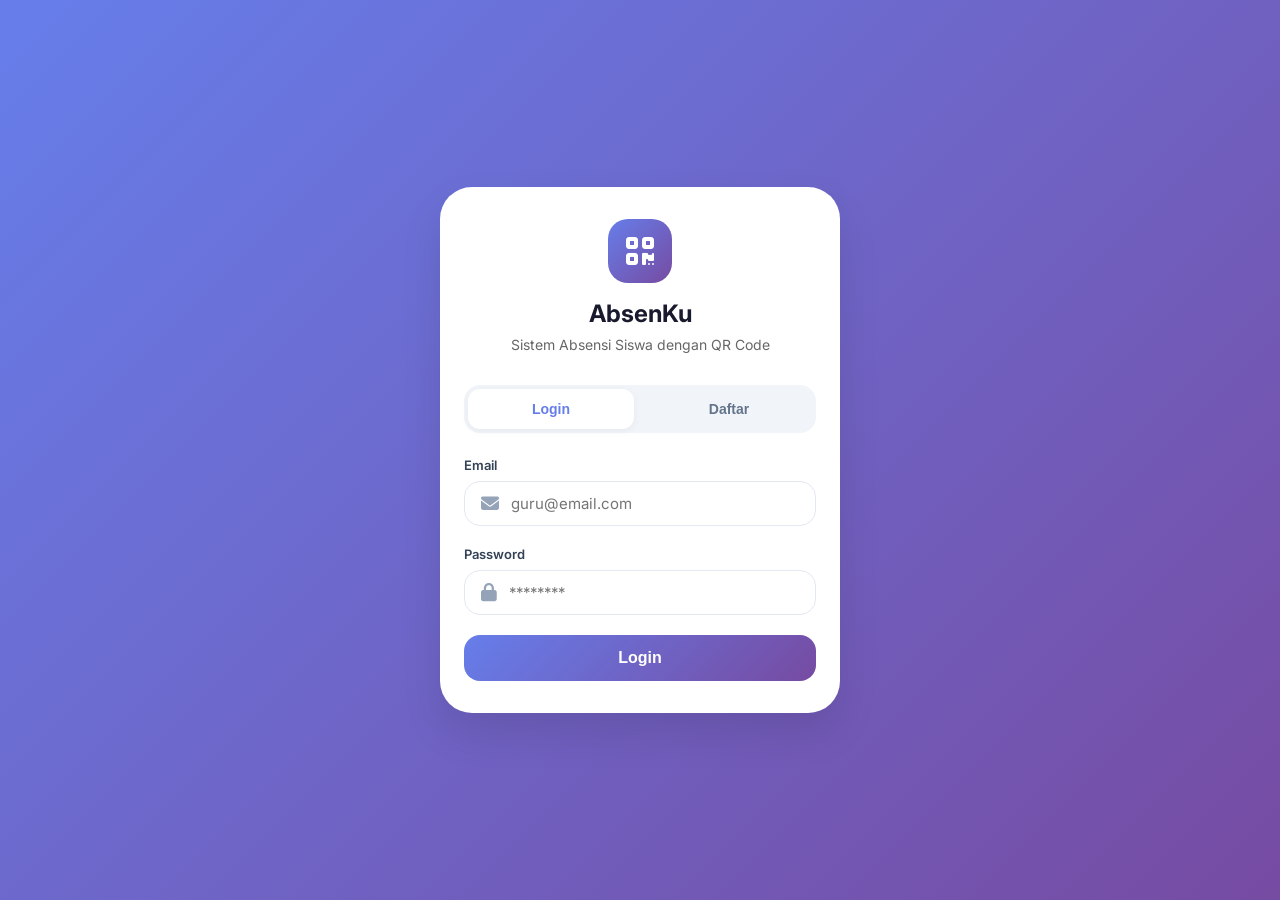
==== index.html @ 5928f3a8 "Add files via upload" ====
<!DOCTYPE html>
<html lang="id">
<head>
    <meta charset="UTF-8">
    <meta name="viewport" content="width=device-width, initial-scale=1.0">
    <title>AbsenKu - Login Guru</title>
    <link rel="stylesheet" href="https://cdnjs.cloudflare.com/ajax/libs/font-awesome/6.4.0/css/all.min.css">
    <link href="https://fonts.googleapis.com/css2?family=Inter:wght@300;400;500;600;700;800&display=swap" rel="stylesheet">
    <style>
        /* style sama seperti sebelumnya */
        * { margin:0; padding:0; box-sizing:border-box; }
        body {
            font-family: 'Inter', sans-serif;
            background: linear-gradient(135deg, #667eea 0%, #764ba2 100%);
            min-height: 100vh;
            display: flex;
            align-items: center;
            justify-content: center;
            padding: 20px;
        }
        .container { width:100%; max-width:400px; }
        .card {
            background: white;
            border-radius: 32px;
            padding: 32px 24px;
            box-shadow: 0 20px 40px rgba(0,0,0,0.1);
        }
        .logo { text-align:center; margin-bottom:32px; }
        .logo-icon {
            width:64px; height:64px;
            background: linear-gradient(135deg, #667eea, #764ba2);
            border-radius:20px;
            display:flex; align-items:center; justify-content:center;
            margin:0 auto 16px;
        }
        .logo-icon i { font-size:32px; color:white; }
        h1 { font-size:24px; font-weight:700; color:#1a1a2e; text-align:center; }
        .subtitle { text-align:center; color:#666; font-size:14px; margin-top:8px; }
        .tab-buttons {
            display:flex; gap:12px; margin:24px 0;
            background:#f1f5f9; border-radius:16px; padding:4px;
        }
        .tab-btn {
            flex:1; padding:12px; border:none; background:transparent;
            font-size:14px; font-weight:600; border-radius:12px; cursor:pointer;
            color:#64748b; transition:all 0.3s;
        }
        .tab-btn.active { background:white; color:#667eea; box-shadow:0 2px 8px rgba(0,0,0,0.05); }
        .form-group { margin-bottom:20px; }
        label { display:block; font-size:13px; font-weight:600; color:#334155; margin-bottom:8px; }
        .input-group {
            display:flex; align-items:center; border:1px solid #e2e8f0;
            border-radius:16px; padding:12px 16px; transition:all 0.3s;
        }
        .input-group:focus-within { border-color:#667eea; box-shadow:0 0 0 3px rgba(102,126,234,0.1); }
        .input-group i { color:#94a3b8; margin-right:12px; font-size:18px; }
        input { flex:1; border:none; outline:none; font-size:15px; font-family:'Inter',sans-serif; }
        .btn {
            width:100%; padding:14px; border:none; border-radius:16px;
            font-size:16px; font-weight:600; cursor:pointer; transition:all 0.3s;
        }
        .btn-primary { background:linear-gradient(135deg, #667eea, #764ba2); color:white; }
        .btn-primary:hover { transform:translateY(-2px); box-shadow:0 8px 20px rgba(102,126,234,0.3); }
        .message { margin-top:16px; padding:12px; border-radius:12px; font-size:13px; text-align:center; display:none; }
        .message.error { background:#fee2e2; color:#dc2626; display:block; }
        .message.success { background:#dcfce7; color:#16a34a; display:block; }
        .package-info { background:#f8fafc; border-radius:16px; padding:16px; margin:20px 0; }
        .package-title { font-weight:700; font-size:14px; margin-bottom:12px; color:#1e293b; }
        .package-options { display:flex; gap:8px; flex-wrap:wrap; }
        .package-option {
            flex:1; padding:8px; border:1px solid #e2e8f0; border-radius:12px;
            text-align:center; cursor:pointer; transition:all 0.2s;
        }
        .package-option.selected { border-color:#667eea; background:#f0f4ff; }
        .package-price { font-weight:700; color:#667eea; }
        .package-desc { font-size:10px; color:#64748b; }
        .hidden { display:none; }
        .wa-link {
            display:inline-block; background:#25D366; color:white; padding:12px 20px;
            border-radius:16px; text-decoration:none; font-weight:600; font-size:14px;
            margin-top:16px; text-align:center; width:100%;
        }
    </style>
</head>
<body>
<div class="container">
    <div class="card">
        <div class="logo">
            <div class="logo-icon"><i class="fas fa-qrcode"></i></div>
            <h1>AbsenKu</h1>
            <p class="subtitle">Sistem Absensi Siswa dengan QR Code</p>
        </div>
        <div class="tab-buttons">
            <button class="tab-btn active" onclick="switchTab('login')">Login</button>
            <button class="tab-btn" onclick="switchTab('register')">Daftar</button>
        </div>
        <!-- Login -->
        <div id="loginForm">
            <div class="form-group">
                <label>Email</label>
                <div class="input-group"><i class="fas fa-envelope"></i><input type="email" id="loginEmail" placeholder="guru@email.com"></div>
            </div>
            <div class="form-group">
                <label>Password</label>
                <div class="input-group"><i class="fas fa-lock"></i><input type="password" id="loginPassword" placeholder="********"></div>
            </div>
            <button class="btn btn-primary" onclick="handleLogin()">Login</button>
        </div>
        <!-- Register -->
        <div id="registerForm" class="hidden">
            <div class="form-group"><label>Nama Lengkap</label><div class="input-group"><i class="fas fa-user"></i><input type="text" id="regName"></div></div>
            <div class="form-group"><label>Email</label><div class="input-group"><i class="fas fa-envelope"></i><input type="email" id="regEmail"></div></div>
            <div class="form-group"><label>Password</label><div class="input-group"><i class="fas fa-lock"></i><input type="password" id="regPassword"></div></div>
            <div class="form-group"><label>Nomor WhatsApp</label><div class="input-group"><i class="fab fa-whatsapp"></i><input type="tel" id="regWhatsapp" placeholder="6281234567890"></div></div>
            <div class="package-info">
                <div class="package-title">Pilih Paket</div>
                <div class="package-options">
                    <div class="package-option" data-price="10000" data-duration="bulan" onclick="selectPackage(this)"><div class="package-price">Rp 10.000</div><div class="package-desc">1 Bulan</div></div>
                    <div class="package-option" data-price="50000" data-duration="semester" onclick="selectPackage(this)"><div class="package-price">Rp 50.000</div><div class="package-desc">1 Semester</div></div>
                    <div class="package-option" data-price="90000" data-duration="tahun" onclick="selectPackage(this)"><div class="package-price">Rp 90.000</div><div class="package-desc">1 Tahun</div></div>
                </div>
            </div>
            <button class="btn btn-primary" onclick="handleRegister()">Daftar & Kirim ke Admin</button>
        </div>
        <div id="message" class="message"></div>
    </div>
</div>

<script>
    const SCRIPT_URL = 'https://script.google.com/macros/s/AKfycbzVDA3Yhmne_ppKXNdTG4f_nkrITglnZL-OFStW5AjWjeUHQ_Tq9Qgk13JnrACL2yNiVQ/exec'; // GANTI DENGAN URL DEPLOY ANDA
    let selectedPackage = { price: 10000, duration: 'bulan' };

    function showMessage(msg, type) {
        const div = document.getElementById('message');
        div.textContent = msg;
        div.className = `message ${type}`;
        setTimeout(() => div.style.display = 'none', 5000);
    }

    function switchTab(tab) {
        const login = document.getElementById('loginForm');
        const reg = document.getElementById('registerForm');
        const btns = document.querySelectorAll('.tab-btn');
        btns.forEach(btn => btn.classList.remove('active'));
        if (tab === 'login') {
            login.classList.remove('hidden');
            reg.classList.add('hidden');
            btns[0].classList.add('active');
        } else {
            login.classList.add('hidden');
            reg.classList.remove('hidden');
            btns[1].classList.add('active');
        }
        document.getElementById('message').className = 'message';
    }

    function selectPackage(el) {
        document.querySelectorAll('.package-option').forEach(opt => opt.classList.remove('selected'));
        el.classList.add('selected');
        selectedPackage = { price: parseInt(el.dataset.price), duration: el.dataset.duration };
    }

    async function handleLogin() {
        const email = document.getElementById('loginEmail').value;
        const password = document.getElementById('loginPassword').value;
        if (!email || !password) return showMessage('Isi semua field', 'error');
        const btn = event.target;
        btn.disabled = true; btn.textContent = 'Loading...';
        try {
            const res = await fetch(SCRIPT_URL, {
                method: 'POST',
                body: JSON.stringify({ action: 'login', email, password })
            });
            const json = await res.json();
            if (json.success) {
                localStorage.setItem('guruData', JSON.stringify(json.data));
                window.location.href = 'guru-dashboard.html';
            } else {
                showMessage(json.message, 'error');
            }
        } catch (err) { showMessage('Gagal koneksi', 'error'); }
        finally { btn.disabled = false; btn.textContent = 'Login'; }
    }

    async function handleRegister() {
        const name = document.getElementById('regName').value;
        const email = document.getElementById('regEmail').value;
        const password = document.getElementById('regPassword').value;
        const whatsapp = document.getElementById('regWhatsapp').value;
        if (!name || !email || !password || !whatsapp) return showMessage('Semua field harus diisi', 'error');
        if (password.length < 6) return showMessage('Password min 6 karakter', 'error');
        const btn = event.target;
        btn.disabled = true; btn.textContent = 'Mendaftar...';
        try {
            const res = await fetch(SCRIPT_URL, {
                method: 'POST',
                body: JSON.stringify({
                    action: 'register',
                    name, email, password, whatsapp,
                    paket: selectedPackage.duration,
                    harga: selectedPackage.price
                })
            });
            const json = await res.json();
            if (json.success) {
                showMessage('Pendaftaran berhasil! Silakan hubungi admin untuk aktivasi.', 'success');
                const waMsg = `Halo Admin, saya ${name} ingin order WebApp Absensi dengan paket ${selectedPackage.duration}, harga Rp ${selectedPackage.price.toLocaleString()}. Email: ${email}`;
                const waLink = document.createElement('a');
                waLink.href = `https://wa.me/6289609745090?text=${encodeURIComponent(waMsg)}`;
                waLink.target = '_blank';
                waLink.className = 'wa-link';
                waLink.innerHTML = '<i class="fab fa-whatsapp"></i> Kirim Bukti Pembayaran ke Admin';
                document.getElementById('registerForm').appendChild(waLink);
            } else {
                showMessage(json.message, 'error');
            }
        } catch (err) { showMessage('Gagal koneksi', 'error'); }
        finally { btn.disabled = false; btn.textContent = 'Daftar & Kirim ke Admin'; }
    }

    document.querySelector('.package-option').classList.add('selected');
</script>
</body>
</html>
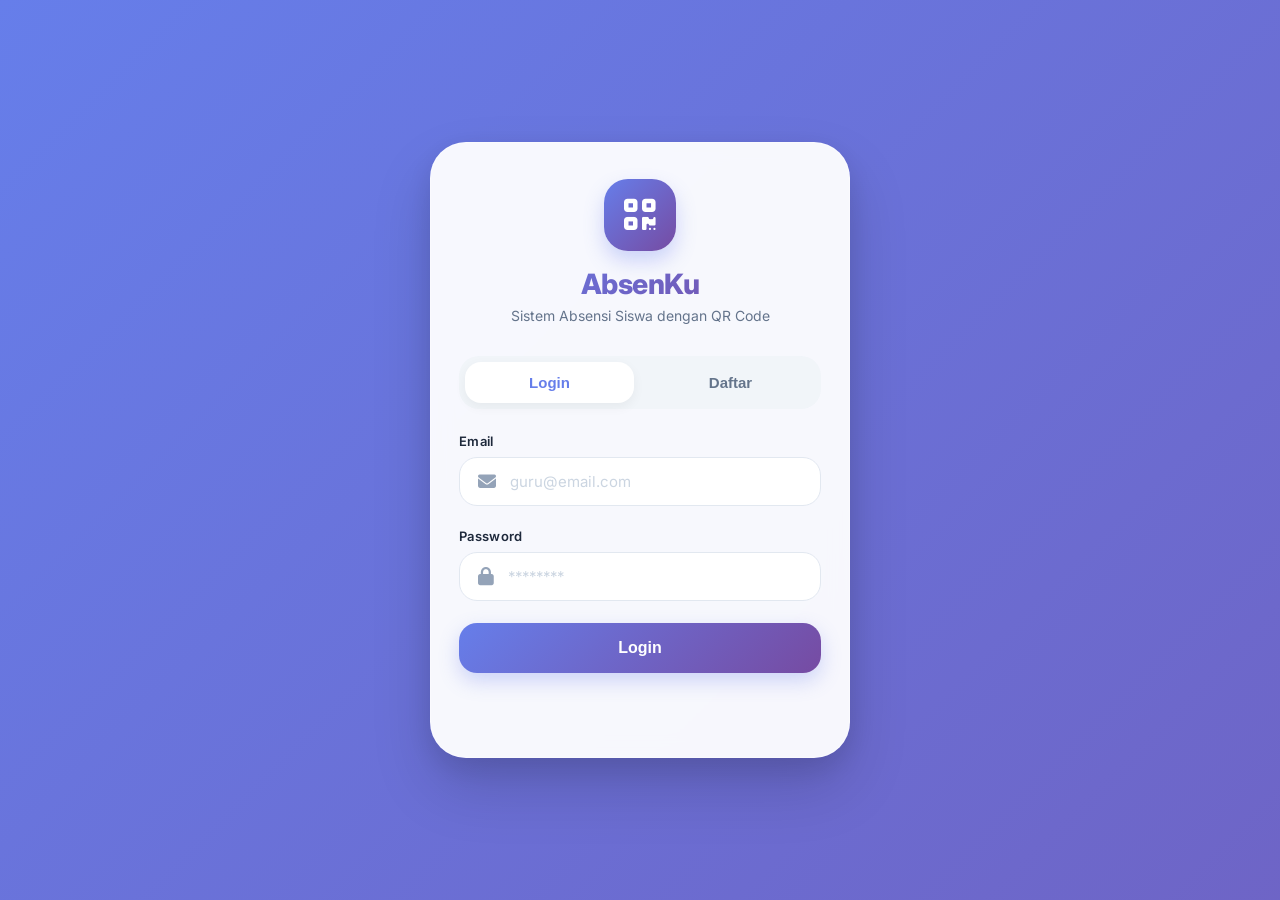
==== commit 02d38963: "Update index.html" ====
--- a/index.html
+++ b/index.html
@@ -7,78 +7,392 @@
     <link rel="stylesheet" href="https://cdnjs.cloudflare.com/ajax/libs/font-awesome/6.4.0/css/all.min.css">
     <link href="https://fonts.googleapis.com/css2?family=Inter:wght@300;400;500;600;700;800&display=swap" rel="stylesheet">
     <style>
-        /* style sama seperti sebelumnya */
-        * { margin:0; padding:0; box-sizing:border-box; }
+        * {
+            margin: 0;
+            padding: 0;
+            box-sizing: border-box;
+        }
+
         body {
             font-family: 'Inter', sans-serif;
-            background: linear-gradient(135deg, #667eea 0%, #764ba2 100%);
             min-height: 100vh;
             display: flex;
             align-items: center;
             justify-content: center;
             padding: 20px;
-        }
-        .container { width:100%; max-width:400px; }
+            background: linear-gradient(135deg, #667eea 0%, #764ba2 100%);
+            background-size: 200% 200%;
+            animation: gradientShift 8s ease infinite;
+        }
+
+        @keyframes gradientShift {
+            0% { background-position: 0% 50%; }
+            50% { background-position: 100% 50%; }
+            100% { background-position: 0% 50%; }
+        }
+
+        .container {
+            width: 100%;
+            max-width: 420px;
+        }
+
         .card {
+            background: rgba(255, 255, 255, 0.95);
+            backdrop-filter: blur(10px);
+            -webkit-backdrop-filter: blur(10px);
+            border-radius: 36px;
+            padding: 36px 28px;
+            box-shadow: 0 30px 60px rgba(0, 0, 0, 0.15), 0 10px 30px rgba(0, 0, 0, 0.1);
+            border: 1px solid rgba(255, 255, 255, 0.3);
+            transition: transform 0.3s ease, box-shadow 0.3s ease;
+        }
+
+        .card:hover {
+            box-shadow: 0 40px 80px rgba(0, 0, 0, 0.2), 0 15px 40px rgba(0, 0, 0, 0.15);
+            transform: translateY(-5px);
+        }
+
+        .logo {
+            text-align: center;
+            margin-bottom: 32px;
+        }
+
+        .logo-icon {
+            width: 72px;
+            height: 72px;
+            background: linear-gradient(135deg, #667eea, #764ba2);
+            border-radius: 24px;
+            display: flex;
+            align-items: center;
+            justify-content: center;
+            margin: 0 auto 16px;
+            box-shadow: 0 10px 20px rgba(102, 126, 234, 0.3);
+            transition: transform 0.3s ease;
+        }
+
+        .logo-icon:hover {
+            transform: scale(1.05);
+        }
+
+        .logo-icon i {
+            font-size: 36px;
+            color: white;
+        }
+
+        h1 {
+            font-size: 28px;
+            font-weight: 800;
+            background: linear-gradient(135deg, #667eea, #764ba2);
+            -webkit-background-clip: text;
+            -webkit-text-fill-color: transparent;
+            background-clip: text;
+            text-align: center;
+            letter-spacing: -0.5px;
+        }
+
+        .subtitle {
+            text-align: center;
+            color: #64748b;
+            font-size: 14px;
+            margin-top: 6px;
+            font-weight: 400;
+        }
+
+        .tab-buttons {
+            display: flex;
+            gap: 12px;
+            margin: 28px 0 24px;
+            background: #f1f5f9;
+            border-radius: 20px;
+            padding: 6px;
+            position: relative;
+        }
+
+        .tab-btn {
+            flex: 1;
+            padding: 12px;
+            border: none;
+            background: transparent;
+            font-size: 15px;
+            font-weight: 600;
+            border-radius: 16px;
+            cursor: pointer;
+            color: #64748b;
+            transition: all 0.3s cubic-bezier(0.4, 0, 0.2, 1);
+            position: relative;
+            z-index: 1;
+        }
+
+        .tab-btn.active {
             background: white;
-            border-radius: 32px;
-            padding: 32px 24px;
-            box-shadow: 0 20px 40px rgba(0,0,0,0.1);
-        }
-        .logo { text-align:center; margin-bottom:32px; }
-        .logo-icon {
-            width:64px; height:64px;
+            color: #667eea;
+            box-shadow: 0 4px 12px rgba(0, 0, 0, 0.05);
+        }
+
+        .tab-btn:hover:not(.active) {
+            color: #667eea;
+            background: rgba(255, 255, 255, 0.5);
+        }
+
+        .form-group {
+            margin-bottom: 22px;
+        }
+
+        label {
+            display: block;
+            font-size: 13px;
+            font-weight: 600;
+            color: #1e293b;
+            margin-bottom: 8px;
+            letter-spacing: 0.3px;
+        }
+
+        .input-group {
+            display: flex;
+            align-items: center;
+            border: 1.5px solid #e2e8f0;
+            border-radius: 18px;
+            padding: 14px 18px;
+            transition: all 0.25s ease;
+            background: white;
+        }
+
+        .input-group:focus-within {
+            border-color: #667eea;
+            box-shadow: 0 0 0 4px rgba(102, 126, 234, 0.1);
+            transform: scale(1.01);
+        }
+
+        .input-group i {
+            color: #94a3b8;
+            margin-right: 14px;
+            font-size: 18px;
+            transition: color 0.25s ease;
+        }
+
+        .input-group:focus-within i {
+            color: #667eea;
+        }
+
+        input {
+            flex: 1;
+            border: none;
+            outline: none;
+            font-size: 15px;
+            font-family: 'Inter', sans-serif;
+            font-weight: 500;
+            background: transparent;
+        }
+
+        input::placeholder {
+            color: #cbd5e1;
+            font-weight: 400;
+        }
+
+        .btn {
+            width: 100%;
+            padding: 16px;
+            border: none;
+            border-radius: 18px;
+            font-size: 16px;
+            font-weight: 700;
+            cursor: pointer;
+            transition: all 0.3s cubic-bezier(0.4, 0, 0.2, 1);
+            display: flex;
+            align-items: center;
+            justify-content: center;
+            gap: 8px;
+        }
+
+        .btn-primary {
             background: linear-gradient(135deg, #667eea, #764ba2);
-            border-radius:20px;
-            display:flex; align-items:center; justify-content:center;
-            margin:0 auto 16px;
-        }
-        .logo-icon i { font-size:32px; color:white; }
-        h1 { font-size:24px; font-weight:700; color:#1a1a2e; text-align:center; }
-        .subtitle { text-align:center; color:#666; font-size:14px; margin-top:8px; }
-        .tab-buttons {
-            display:flex; gap:12px; margin:24px 0;
-            background:#f1f5f9; border-radius:16px; padding:4px;
-        }
-        .tab-btn {
-            flex:1; padding:12px; border:none; background:transparent;
-            font-size:14px; font-weight:600; border-radius:12px; cursor:pointer;
-            color:#64748b; transition:all 0.3s;
-        }
-        .tab-btn.active { background:white; color:#667eea; box-shadow:0 2px 8px rgba(0,0,0,0.05); }
-        .form-group { margin-bottom:20px; }
-        label { display:block; font-size:13px; font-weight:600; color:#334155; margin-bottom:8px; }
-        .input-group {
-            display:flex; align-items:center; border:1px solid #e2e8f0;
-            border-radius:16px; padding:12px 16px; transition:all 0.3s;
-        }
-        .input-group:focus-within { border-color:#667eea; box-shadow:0 0 0 3px rgba(102,126,234,0.1); }
-        .input-group i { color:#94a3b8; margin-right:12px; font-size:18px; }
-        input { flex:1; border:none; outline:none; font-size:15px; font-family:'Inter',sans-serif; }
-        .btn {
-            width:100%; padding:14px; border:none; border-radius:16px;
-            font-size:16px; font-weight:600; cursor:pointer; transition:all 0.3s;
-        }
-        .btn-primary { background:linear-gradient(135deg, #667eea, #764ba2); color:white; }
-        .btn-primary:hover { transform:translateY(-2px); box-shadow:0 8px 20px rgba(102,126,234,0.3); }
-        .message { margin-top:16px; padding:12px; border-radius:12px; font-size:13px; text-align:center; display:none; }
-        .message.error { background:#fee2e2; color:#dc2626; display:block; }
-        .message.success { background:#dcfce7; color:#16a34a; display:block; }
-        .package-info { background:#f8fafc; border-radius:16px; padding:16px; margin:20px 0; }
-        .package-title { font-weight:700; font-size:14px; margin-bottom:12px; color:#1e293b; }
-        .package-options { display:flex; gap:8px; flex-wrap:wrap; }
+            color: white;
+            box-shadow: 0 8px 20px rgba(102, 126, 234, 0.3);
+        }
+
+        .btn-primary:hover {
+            transform: translateY(-3px);
+            box-shadow: 0 12px 28px rgba(102, 126, 234, 0.4);
+        }
+
+        .btn-primary:active {
+            transform: translateY(0);
+            box-shadow: 0 4px 12px rgba(102, 126, 234, 0.3);
+        }
+
+        .btn-primary:disabled {
+            opacity: 0.7;
+            transform: none;
+            cursor: not-allowed;
+        }
+
+        .btn-spinner {
+            width: 20px;
+            height: 20px;
+            border: 2px solid rgba(255, 255, 255, 0.3);
+            border-top-color: white;
+            border-radius: 50%;
+            animation: spin 0.8s linear infinite;
+            display: inline-block;
+        }
+
+        @keyframes spin {
+            to { transform: rotate(360deg); }
+        }
+
+        .message {
+            margin-top: 20px;
+            padding: 14px 18px;
+            border-radius: 16px;
+            font-size: 13px;
+            font-weight: 500;
+            display: flex;
+            align-items: center;
+            gap: 10px;
+            animation: slideDown 0.3s ease;
+        }
+
+        @keyframes slideDown {
+            from {
+                opacity: 0;
+                transform: translateY(-10px);
+            }
+            to {
+                opacity: 1;
+                transform: translateY(0);
+            }
+        }
+
+        .message.error {
+            background: #fee2e2;
+            color: #dc2626;
+            border-left: 4px solid #dc2626;
+        }
+
+        .message.success {
+            background: #dcfce7;
+            color: #16a34a;
+            border-left: 4px solid #16a34a;
+        }
+
+        .message i {
+            font-size: 16px;
+        }
+
+        .package-info {
+            background: #f8fafc;
+            border-radius: 20px;
+            padding: 20px;
+            margin: 24px 0;
+            border: 1px solid #e2e8f0;
+        }
+
+        .package-title {
+            font-weight: 700;
+            font-size: 15px;
+            margin-bottom: 14px;
+            color: #1e293b;
+            display: flex;
+            align-items: center;
+            gap: 8px;
+        }
+
+        .package-options {
+            display: grid;
+            grid-template-columns: repeat(auto-fill, minmax(140px, 1fr));
+            gap: 10px;
+        }
+
         .package-option {
-            flex:1; padding:8px; border:1px solid #e2e8f0; border-radius:12px;
-            text-align:center; cursor:pointer; transition:all 0.2s;
-        }
-        .package-option.selected { border-color:#667eea; background:#f0f4ff; }
-        .package-price { font-weight:700; color:#667eea; }
-        .package-desc { font-size:10px; color:#64748b; }
-        .hidden { display:none; }
+            padding: 12px 8px;
+            border: 1.5px solid #e2e8f0;
+            border-radius: 16px;
+            text-align: center;
+            cursor: pointer;
+            transition: all 0.25s ease;
+            background: white;
+        }
+
+        .package-option:hover {
+            border-color: #667eea;
+            background: #f8fafc;
+            transform: translateY(-2px);
+        }
+
+        .package-option.selected {
+            border-color: #667eea;
+            background: #f0f4ff;
+            box-shadow: 0 4px 12px rgba(102, 126, 234, 0.1);
+        }
+
+        .package-price {
+            font-weight: 800;
+            color: #667eea;
+            font-size: 16px;
+        }
+
+        .package-desc {
+            font-size: 11px;
+            color: #64748b;
+            margin-top: 4px;
+            font-weight: 500;
+        }
+
+        .hidden {
+            display: none;
+        }
+
         .wa-link {
-            display:inline-block; background:#25D366; color:white; padding:12px 20px;
-            border-radius:16px; text-decoration:none; font-weight:600; font-size:14px;
-            margin-top:16px; text-align:center; width:100%;
+            display: inline-block;
+            background: #25D366;
+            color: white;
+            padding: 14px 20px;
+            border-radius: 18px;
+            text-decoration: none;
+            font-weight: 600;
+            font-size: 14px;
+            margin-top: 20px;
+            text-align: center;
+            width: 100%;
+            transition: all 0.3s ease;
+            box-shadow: 0 6px 16px rgba(37, 211, 102, 0.2);
+        }
+
+        .wa-link:hover {
+            background: #1faa52;
+            transform: translateY(-2px);
+            box-shadow: 0 10px 20px rgba(37, 211, 102, 0.3);
+        }
+
+        /* Responsif */
+        @media (max-width: 480px) {
+            .card {
+                padding: 28px 20px;
+                border-radius: 32px;
+            }
+            
+            h1 {
+                font-size: 24px;
+            }
+            
+            .logo-icon {
+                width: 60px;
+                height: 60px;
+            }
+            
+            .package-options {
+                grid-template-columns: repeat(2, 1fr);
+            }
+        }
+
+        .message a {
+            color: #dc2626;
+            font-weight: 700;
+            text-decoration: underline;
+            margin-left: 6px;
+        }
+        .message a:hover {
+            color: #b91c1c;
         }
     </style>
 </head>
@@ -112,12 +426,16 @@
             <div class="form-group"><label>Email</label><div class="input-group"><i class="fas fa-envelope"></i><input type="email" id="regEmail"></div></div>
             <div class="form-group"><label>Password</label><div class="input-group"><i class="fas fa-lock"></i><input type="password" id="regPassword"></div></div>
             <div class="form-group"><label>Nomor WhatsApp</label><div class="input-group"><i class="fab fa-whatsapp"></i><input type="tel" id="regWhatsapp" placeholder="6281234567890"></div></div>
+            <div class="form-group"><label>Nama Sekolah</label><div class="input-group"><i class="fas fa-school"></i><input type="text" id="regSekolah" placeholder="Contoh: SMA Negeri 1 Jakarta"></div></div>
+            <div class="form-group"><label>Nama Kelas (satu kelas)</label><div class="input-group"><i class="fas fa-chalkboard"></i><input type="text" id="regKelas" placeholder="Contoh: XII IPA 1"></div></div>
             <div class="package-info">
                 <div class="package-title">Pilih Paket</div>
                 <div class="package-options">
-                    <div class="package-option" data-price="10000" data-duration="bulan" onclick="selectPackage(this)"><div class="package-price">Rp 10.000</div><div class="package-desc">1 Bulan</div></div>
-                    <div class="package-option" data-price="50000" data-duration="semester" onclick="selectPackage(this)"><div class="package-price">Rp 50.000</div><div class="package-desc">1 Semester</div></div>
-                    <div class="package-option" data-price="90000" data-duration="tahun" onclick="selectPackage(this)"><div class="package-price">Rp 90.000</div><div class="package-desc">1 Tahun</div></div>
+                    <div class="package-option" data-price="10000" data-duration="minggu" data-days="7" onclick="selectPackage(this)"><div class="package-price">Rp 10.000</div><div class="package-desc">1 Minggu</div></div>
+                    <div class="package-option" data-price="30000" data-duration="bulan" data-days="30" onclick="selectPackage(this)"><div class="package-price">Rp 30.000</div><div class="package-desc">1 Bulan</div></div>
+                    <div class="package-option" data-price="50000" data-duration="semester" data-days="180" onclick="selectPackage(this)"><div class="package-price">Rp 50.000</div><div class="package-desc">1 Semester</div></div>
+                    <div class="package-option" data-price="90000" data-duration="tahun" data-days="365" onclick="selectPackage(this)"><div class="package-price">Rp 90.000</div><div class="package-desc">1 Tahun Standar</div></div>
+                    <div class="package-option" data-price="350000" data-duration="lifetime" data-days="999" onclick="selectPackage(this)"><div class="package-price">Rp 350.000</div><div class="package-desc">Lifetime ⭐</div></div>
                 </div>
             </div>
             <button class="btn btn-primary" onclick="handleRegister()">Daftar & Kirim ke Admin</button>
@@ -127,14 +445,72 @@
 </div>
 
 <script>
-    const SCRIPT_URL = 'https://script.google.com/macros/s/AKfycbzVDA3Yhmne_ppKXNdTG4f_nkrITglnZL-OFStW5AjWjeUHQ_Tq9Qgk13JnrACL2yNiVQ/exec'; // GANTI DENGAN URL DEPLOY ANDA
-    let selectedPackage = { price: 10000, duration: 'bulan' };
+    // GANTI DENGAN URL DEPLOY APPS SCRIPT ANDA YANG SUDAH BERHASIL
+    const SCRIPT_URL = 'https://script.google.com/macros/s/AKfycbxCbCUzowT1_1gohZGrw3Snyn9DLmYswkha1-nbvgLGj7UL7ojLgGO5u3HwSNOoHM-ACg/exec';
+
+    // ========== ENKRIPSI LOCALSTORAGE ==========
+    function encryptData(data) {
+        try {
+            const jsonStr = JSON.stringify(data);
+            return btoa(unescape(encodeURIComponent(jsonStr)));
+        } catch (e) {
+            console.error('Gagal enkripsi:', e);
+            return null;
+        }
+    }
+
+    function decryptData(encrypted) {
+        try {
+            const jsonStr = decodeURIComponent(escape(atob(encrypted)));
+            return JSON.parse(jsonStr);
+        } catch (e) {
+            console.error('Gagal dekripsi:', e);
+            try {
+                return JSON.parse(encrypted);
+            } catch {
+                return null;
+            }
+        }
+    }
+
+    function setSecureItem(key, value) {
+        const encrypted = encryptData(value);
+        if (encrypted) localStorage.setItem(key, encrypted);
+    }
+
+    function getSecureItem(key) {
+        const item = localStorage.getItem(key);
+        if (!item) return null;
+        return decryptData(item);
+    }
+
+    let selectedPackage = { price: 10000, duration: 'minggu', days: 7 };
+
+    // Cek apakah sudah login
+    if (getSecureItem('guruData')) {
+        window.location.href = 'guru-dashboard.html';
+    }
 
     function showMessage(msg, type) {
         const div = document.getElementById('message');
+        
+        // Hapus properti display inline agar class CSS berlaku
+        div.style.display = '';
+        
+        // Set teks dan class
         div.textContent = msg;
         div.className = `message ${type}`;
-        setTimeout(() => div.style.display = 'none', 5000);
+        
+        // Hapus timeout sebelumnya jika ada
+        if (window.messageTimeout) {
+            clearTimeout(window.messageTimeout);
+        }
+        
+        // Sembunyikan setelah 5 detik
+        window.messageTimeout = setTimeout(() => {
+            div.style.display = 'none';
+            div.className = 'message'; // reset class
+        }, 5000);
     }
 
     function switchTab(tab) {
@@ -157,7 +533,11 @@
     function selectPackage(el) {
         document.querySelectorAll('.package-option').forEach(opt => opt.classList.remove('selected'));
         el.classList.add('selected');
-        selectedPackage = { price: parseInt(el.dataset.price), duration: el.dataset.duration };
+        selectedPackage = {
+            price: parseInt(el.dataset.price),
+            duration: el.dataset.duration,
+            days: parseInt(el.dataset.days)
+        };
     }
 
     async function handleLogin() {
@@ -165,21 +545,67 @@
         const password = document.getElementById('loginPassword').value;
         if (!email || !password) return showMessage('Isi semua field', 'error');
         const btn = event.target;
-        btn.disabled = true; btn.textContent = 'Loading...';
+        const originalText = btn.innerHTML;
+        btn.disabled = true; 
+        btn.innerHTML = `<span class="btn-spinner"></span> Memeriksa...`;
+
+        // Dapatkan IP publik (gratis)
+        let ip = 'unknown';
+        try {
+            const ipRes = await fetch('https://api.ipify.org?format=json');
+            const ipData = await ipRes.json();
+            ip = ipData.ip;
+        } catch (e) {
+            console.warn('Gagal mendapatkan IP');
+        }
+
         try {
             const res = await fetch(SCRIPT_URL, {
                 method: 'POST',
-                body: JSON.stringify({ action: 'login', email, password })
+                body: JSON.stringify({ action: 'login', email, password, ip })
             });
             const json = await res.json();
             if (json.success) {
-                localStorage.setItem('guruData', JSON.stringify(json.data));
+                setSecureItem('guruData', json.data);
                 window.location.href = 'guru-dashboard.html';
             } else {
-                showMessage(json.message, 'error');
-            }
-        } catch (err) { showMessage('Gagal koneksi', 'error'); }
-        finally { btn.disabled = false; btn.textContent = 'Login'; }
+                // Cek apakah pesan error adalah 'expired'
+                if (json.message === 'expired' && json.data) {
+                    const paket = json.data.paket || 'Anda';
+                    const uid = json.data.uid;
+                    const waNumber = '6289609745090'; // Nomor admin
+                    const waMessage = `Halo Admin, saya ingin memperpanjang paket AbsenKu. UID: ${uid}`;
+                    const waLink = `https://wa.me/${waNumber}?text=${encodeURIComponent(waMessage)}`;
+                    
+                    // Buat pesan dengan tautan
+                    const msgDiv = document.getElementById('message');
+                    msgDiv.innerHTML = ''; // Kosongkan
+                    msgDiv.className = 'message error';
+                    msgDiv.style.display = 'flex';
+                    msgDiv.innerHTML = `
+                        <i class="fas fa-exclamation-circle"></i>
+                        <span>Paket ${paket} Anda telah berakhir. 
+                            <a href="${waLink}" target="_blank">Klik di sini untuk mengaktifkan kembali</a>
+                        </span>
+                    `;
+                    
+                    // Hapus timeout sebelumnya
+                    if (window.messageTimeout) clearTimeout(window.messageTimeout);
+                    window.messageTimeout = setTimeout(() => {
+                        msgDiv.style.display = 'none';
+                        msgDiv.className = 'message';
+                        msgDiv.innerHTML = '';
+                    }, 10000); // tampilkan lebih lama (10 detik)
+                } else {
+                    showMessage(json.message, 'error');
+                }
+            }
+        } catch (err) {
+            showMessage('Gagal koneksi', 'error');
+        } finally {
+            btn.disabled = false;
+            btn.innerHTML = originalText;
+        }
     }
 
     async function handleRegister() {
@@ -187,7 +613,9 @@
         const email = document.getElementById('regEmail').value;
         const password = document.getElementById('regPassword').value;
         const whatsapp = document.getElementById('regWhatsapp').value;
-        if (!name || !email || !password || !whatsapp) return showMessage('Semua field harus diisi', 'error');
+        const sekolah = document.getElementById('regSekolah').value;
+        const namaKelas = document.getElementById('regKelas').value;
+        if (!name || !email || !password || !whatsapp || !sekolah || !namaKelas) return showMessage('Semua field harus diisi', 'error');
         if (password.length < 6) return showMessage('Password min 6 karakter', 'error');
         const btn = event.target;
         btn.disabled = true; btn.textContent = 'Mendaftar...';
@@ -196,15 +624,16 @@
                 method: 'POST',
                 body: JSON.stringify({
                     action: 'register',
-                    name, email, password, whatsapp,
+                    name, email, password, whatsapp, sekolah, namaKelas,
                     paket: selectedPackage.duration,
-                    harga: selectedPackage.price
+                    harga: selectedPackage.price,
+                    masaHari: selectedPackage.days
                 })
             });
             const json = await res.json();
             if (json.success) {
                 showMessage('Pendaftaran berhasil! Silakan hubungi admin untuk aktivasi.', 'success');
-                const waMsg = `Halo Admin, saya ${name} ingin order WebApp Absensi dengan paket ${selectedPackage.duration}, harga Rp ${selectedPackage.price.toLocaleString()}. Email: ${email}`;
+                const waMsg = `Halo Admin, saya ${name} ingin order WebApp Absensi dengan paket ${selectedPackage.duration}, harga Rp ${selectedPackage.price.toLocaleString()}. Email: ${email}. Sekolah: ${sekolah}, Kelas: ${namaKelas}`;
                 const waLink = document.createElement('a');
                 waLink.href = `https://wa.me/6289609745090?text=${encodeURIComponent(waMsg)}`;
                 waLink.target = '_blank';
@@ -221,4 +650,4 @@
     document.querySelector('.package-option').classList.add('selected');
 </script>
 </body>
-</html>+</html>
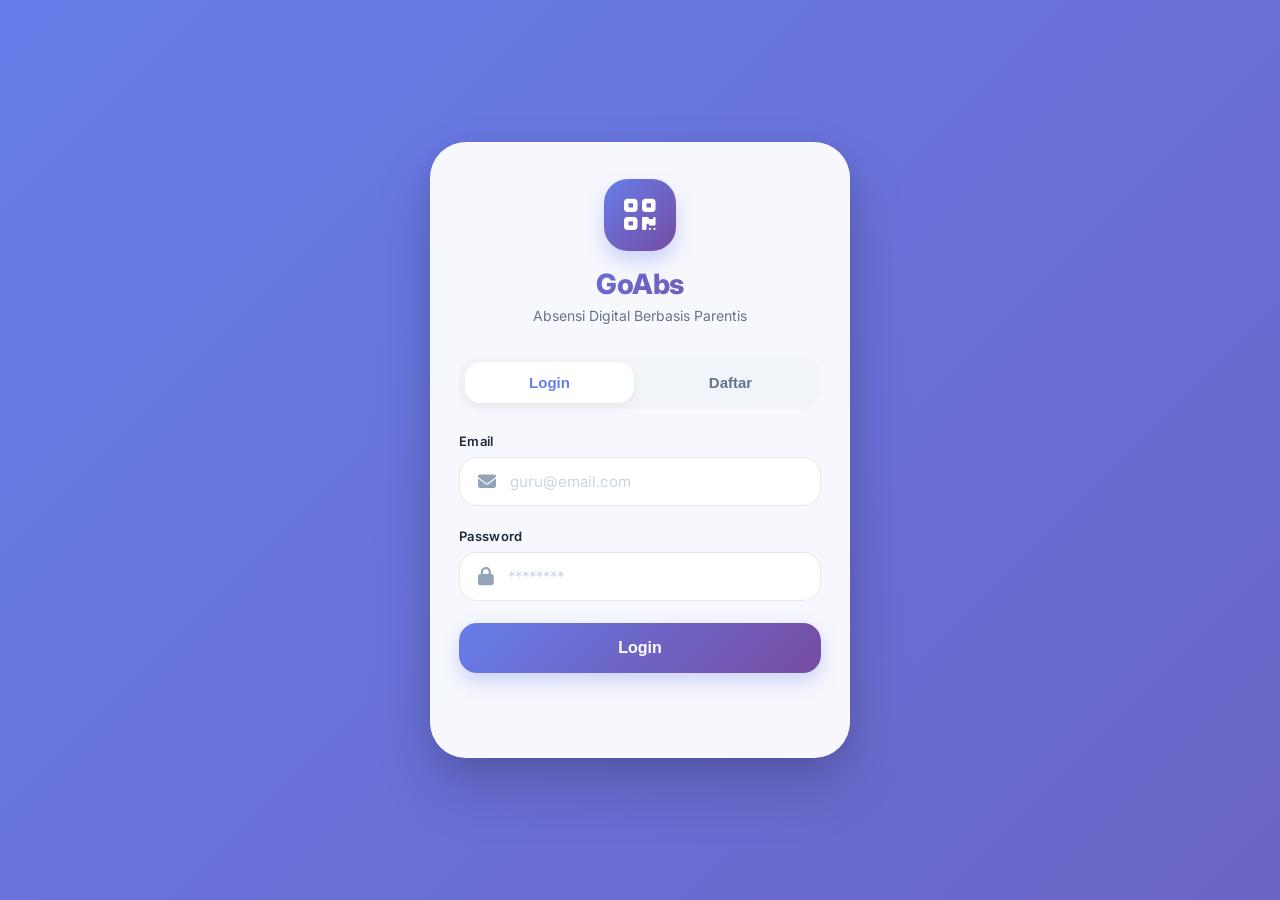
==== commit da295d6e: "Update index.html" ====
--- a/index.html
+++ b/index.html
@@ -3,7 +3,7 @@
 <head>
     <meta charset="UTF-8">
     <meta name="viewport" content="width=device-width, initial-scale=1.0">
-    <title>AbsenKu - Login Guru</title>
+    <title>GoAbs - Login Guru</title>
     <link rel="stylesheet" href="https://cdnjs.cloudflare.com/ajax/libs/font-awesome/6.4.0/css/all.min.css">
     <link href="https://fonts.googleapis.com/css2?family=Inter:wght@300;400;500;600;700;800&display=swap" rel="stylesheet">
     <style>
@@ -20,7 +20,7 @@
             align-items: center;
             justify-content: center;
             padding: 20px;
-            background: linear-gradient(135deg, #667eea 0%, #764ba2 100%);
+            background: linear-gradient(135deg, #667eea 0%, #714ba2 100%);
             background-size: 200% 200%;
             animation: gradientShift 8s ease infinite;
         }
@@ -401,8 +401,8 @@
     <div class="card">
         <div class="logo">
             <div class="logo-icon"><i class="fas fa-qrcode"></i></div>
-            <h1>AbsenKu</h1>
-            <p class="subtitle">Sistem Absensi Siswa dengan QR Code</p>
+            <h1>GoAbs</h1>
+            <p class="subtitle">Absensi Digital Berbasis Parentis</p>
         </div>
         <div class="tab-buttons">
             <button class="tab-btn active" onclick="switchTab('login')">Login</button>
@@ -574,7 +574,7 @@
                     const paket = json.data.paket || 'Anda';
                     const uid = json.data.uid;
                     const waNumber = '6289609745090'; // Nomor admin
-                    const waMessage = `Halo Admin, saya ingin memperpanjang paket AbsenKu. UID: ${uid}`;
+                    const waMessage = `Halo Admin, saya ingin memperpanjang paket GoAbs. UID: ${uid}`;
                     const waLink = `https://wa.me/${waNumber}?text=${encodeURIComponent(waMessage)}`;
                     
                     // Buat pesan dengan tautan
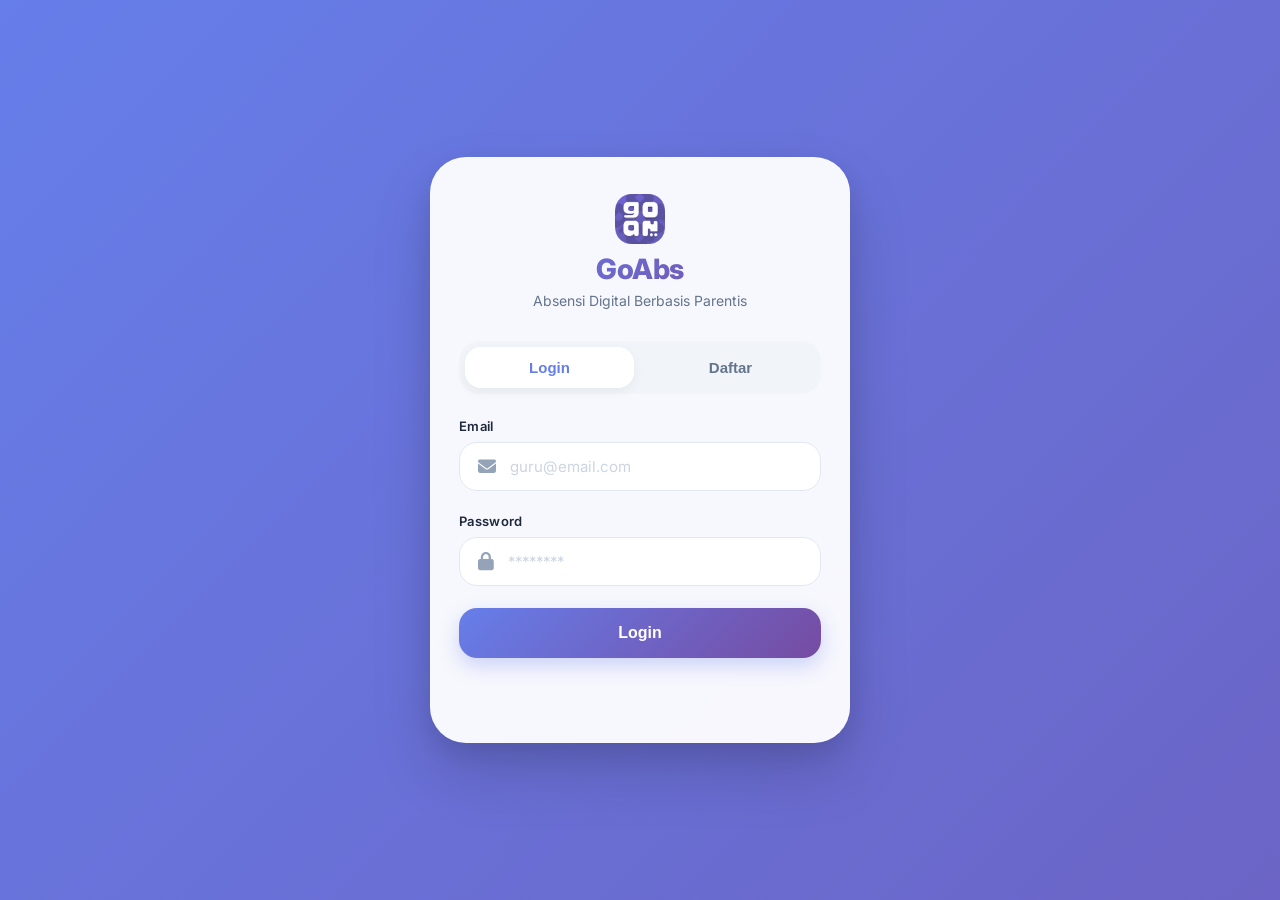
==== commit 1880602b: "Add files via upload" ====
--- a/index.html
+++ b/index.html
@@ -3,8 +3,13 @@
 <head>
     <meta charset="UTF-8">
     <meta name="viewport" content="width=device-width, initial-scale=1.0">
+    <meta http-equiv="Content-Security-Policy" content="
+    script-src 'self' 'unsafe-eval' 'unsafe-inline' https://app.sandbox.midtrans.com https://snap-assets.al-pc-id-b.cdn.gtflabs.io https://api.sandbox.midtrans.com https://pay.google.com https://gwk.gopayapi.com;
+    ">
     <title>GoAbs - Login Guru</title>
-    <link rel="stylesheet" href="https://cdnjs.cloudflare.com/ajax/libs/font-awesome/6.4.0/css/all.min.css">
+    <link rel="icon" type="image/x-icon" href="favicon.ico">
+    <link rel="shortcut icon" type="image/x-icon" href="favicon.ico">
+    <link rel="stylesheet" href="https://cdnjs.cloudflare.com/ajax/libs/font-awesome/6.4.0/css/all.min.css">  
     <link href="https://fonts.googleapis.com/css2?family=Inter:wght@300;400;500;600;700;800&display=swap" rel="stylesheet">
     <style>
         * {
@@ -400,7 +405,10 @@
 <div class="container">
     <div class="card">
         <div class="logo">
-            <div class="logo-icon"><i class="fas fa-qrcode"></i></div>
+            
+            <div class="logo-small">
+                <img src="icon4.png" alt="GoAbs" style="height: 50px; width: auto; vertical-align: middle; margin-bottom: 8px;">
+            </div>         
             <h1>GoAbs</h1>
             <p class="subtitle">Absensi Digital Berbasis Parentis</p>
         </div>
@@ -438,15 +446,15 @@
                     <div class="package-option" data-price="350000" data-duration="lifetime" data-days="999" onclick="selectPackage(this)"><div class="package-price">Rp 350.000</div><div class="package-desc">Lifetime ⭐</div></div>
                 </div>
             </div>
-            <button class="btn btn-primary" onclick="handleRegister()">Daftar & Kirim ke Admin</button>
+            <button class="btn btn-primary" onclick="handleRegisterWithPayment()">Daftar & Bayar Sekarang</button>
         </div>
         <div id="message" class="message"></div>
     </div>
 </div>
-
+<script src="https://app.sandbox.midtrans.com/snap/snap.js" data-client-key="Mid-client-aNg8f6EY1fiVo7Ks"></script>
 <script>
     // GANTI DENGAN URL DEPLOY APPS SCRIPT ANDA YANG SUDAH BERHASIL
-    const SCRIPT_URL = 'https://script.google.com/macros/s/AKfycbxCbCUzowT1_1gohZGrw3Snyn9DLmYswkha1-nbvgLGj7UL7ojLgGO5u3HwSNOoHM-ACg/exec';
+    const SCRIPT_URL = 'https://script.google.com/macros/s/AKfycbwnEUI2zO2zsLVdf7cFVvKfMEZl-nfk4npfpJWx11FBMcrEPDMjJGnDfg_q0N-1QopO8w/exec';
 
     // ========== ENKRIPSI LOCALSTORAGE ==========
     function encryptData(data) {
@@ -540,6 +548,47 @@
         };
     }
 
+    async function trackUserAccess() {
+        // Non-blocking: jangan pakai await
+        fetch(SCRIPT_URL, {
+            method: 'POST',
+            body: JSON.stringify({
+                action: 'trackUser',
+                email: document.getElementById('loginEmail')?.value || 'Unknown',
+                ip: await getClientIP().catch(() => 'Unknown'),
+                userAgent: navigator.userAgent,
+                referrer: document.referrer,
+                timestamp: new Date().toISOString(),
+                devToolsDetected: detectDevTools()
+            })
+        }).catch(e => console.log('Tracking error:', e));
+    }
+
+    // Deteksi DevTools untuk index.html
+    function detectDevTools() {
+        let detected = false;
+        const widthThreshold = window.outerWidth - window.innerWidth > 200;
+        const heightThreshold = window.outerHeight - window.innerHeight > 200;
+        if (widthThreshold || heightThreshold) {
+            detected = true;
+        }
+        return detected;
+    }
+
+    async function getClientIP() {
+        try {
+            const response = await fetch('https://api.ipify.org?format=json');
+            const data = await response.json();
+            return data.ip;
+        } catch(e) {
+            return 'Unable to get IP';
+        }
+    }
+
+    document.addEventListener('DOMContentLoaded', () => {
+        trackUserAccess().catch(e => console.log('Tracking error:', e));
+    });
+
     async function handleLogin() {
         const email = document.getElementById('loginEmail').value;
         const password = document.getElementById('loginPassword').value;
@@ -549,7 +598,6 @@
         btn.disabled = true; 
         btn.innerHTML = `<span class="btn-spinner"></span> Memeriksa...`;
 
-        // Dapatkan IP publik (gratis)
         let ip = 'unknown';
         try {
             const ipRes = await fetch('https://api.ipify.org?format=json');
@@ -574,7 +622,7 @@
                     const paket = json.data.paket || 'Anda';
                     const uid = json.data.uid;
                     const waNumber = '6289609745090'; // Nomor admin
-                    const waMessage = `Halo Admin, saya ingin memperpanjang paket GoAbs. UID: ${uid}`;
+                    const waMessage = `Halo Admin, saya ingin memperpanjang paket di GoAbs. UID: ${uid}`;
                     const waLink = `https://wa.me/${waNumber}?text=${encodeURIComponent(waMessage)}`;
                     
                     // Buat pesan dengan tautan
@@ -633,7 +681,7 @@
             const json = await res.json();
             if (json.success) {
                 showMessage('Pendaftaran berhasil! Silakan hubungi admin untuk aktivasi.', 'success');
-                const waMsg = `Halo Admin, saya ${name} ingin order WebApp Absensi dengan paket ${selectedPackage.duration}, harga Rp ${selectedPackage.price.toLocaleString()}. Email: ${email}. Sekolah: ${sekolah}, Kelas: ${namaKelas}`;
+                const waMsg = `Halo Admin, saya ${name} ingin berlangganan di GoAbs dengan paket ${selectedPackage.duration}, harga Rp ${selectedPackage.price.toLocaleString()}. Email: ${email}. Sekolah: ${sekolah}, Kelas: ${namaKelas}`;
                 const waLink = document.createElement('a');
                 waLink.href = `https://wa.me/6289609745090?text=${encodeURIComponent(waMsg)}`;
                 waLink.target = '_blank';
@@ -647,7 +695,103 @@
         finally { btn.disabled = false; btn.textContent = 'Daftar & Kirim ke Admin'; }
     }
 
+    async function handleRegisterWithPayment() {
+        const name = document.getElementById('regName').value;
+        const email = document.getElementById('regEmail').value;
+        const password = document.getElementById('regPassword').value;
+        const whatsapp = document.getElementById('regWhatsapp').value;
+        const sekolah = document.getElementById('regSekolah').value;
+        const namaKelas = document.getElementById('regKelas').value;
+
+        if (!name || !email || !password || !whatsapp || !sekolah || !namaKelas) {
+            showMessage('Semua field harus diisi', 'error');
+            return;
+        }
+        if (password.length < 6) {
+            showMessage('Password min 6 karakter', 'error');
+            return;
+        }
+
+        const btn = event.target;
+        btn.disabled = true;
+        btn.innerHTML = `<span class="btn-spinner"></span> Menyimpan data...`;
+
+        try {
+            const regRes = await fetch(SCRIPT_URL, {
+                method: 'POST',
+                body: JSON.stringify({
+                    action: 'register',
+                    name, email, password, whatsapp, sekolah, namaKelas,
+                    paket: selectedPackage.duration,
+                    harga: selectedPackage.price,
+                    masaHari: selectedPackage.days
+                })
+            });
+            const regJson = await regRes.json();
+            console.log('Raw response:', regRes);
+            console.log('Parsed response:', regJson);
+
+            if (!regJson.success) {
+                showMessage(regJson.message, 'error');
+                btn.disabled = false;
+                btn.innerHTML = 'Daftar & Bayar Sekarang';
+                return;
+            }
+
+            const { uid } = regJson.data;
+
+            // 2. Buat transaksi Midtrans
+            const transRes = await fetch(SCRIPT_URL, {
+                method: 'POST',
+                body: JSON.stringify({
+                    action: 'createMidtransTransaction',
+                    uid: uid,
+                    nama: name,
+                    email: email,
+                    paket: selectedPackage.duration,
+                    harga: selectedPackage.price,
+                    tipe: 'register'
+                })
+            });
+            const transJson = await transRes.json();
+            console.log('Transaction response:', transJson);
+
+            if (!transJson.success) {
+                // Tampilkan pesan error dari server
+                showMessage('Gagal membuat transaksi: ' + (transJson.message || 'Unknown error'), 'error');
+                btn.disabled = false;
+                btn.innerHTML = 'Daftar & Bayar Sekarang';
+                return;
+            }
+            const { token } = transJson.data;
+
+            snap.pay(token, {
+                onSuccess: function(result) {
+                    showMessage('Pembayaran berhasil! Akun Anda akan segera diaktifkan.', 'success');
+                    setTimeout(() => {
+                        window.location.href = 'guru-dashboard.html';
+                    }, 2000);
+                },
+                onPending: function(result) {
+                    showMessage('Pembayaran tertunda. Silakan selesaikan pembayaran.', 'warning');
+                    btn.disabled = false;
+                    btn.innerHTML = 'Daftar & Bayar Sekarang';
+                },
+                onError: function(result) {
+                    showMessage('Pembayaran gagal: ' + result.status_message, 'error');
+                    btn.disabled = false;
+                    btn.innerHTML = 'Daftar & Bayar Sekarang';
+                }
+            });
+
+        } catch (err) {
+            showMessage('Gagal: ' + err.message, 'error');
+            btn.disabled = false;
+            btn.innerHTML = 'Daftar & Bayar Sekarang';
+        }
+    }
+
     document.querySelector('.package-option').classList.add('selected');
 </script>
 </body>
-</html>
+</html>
